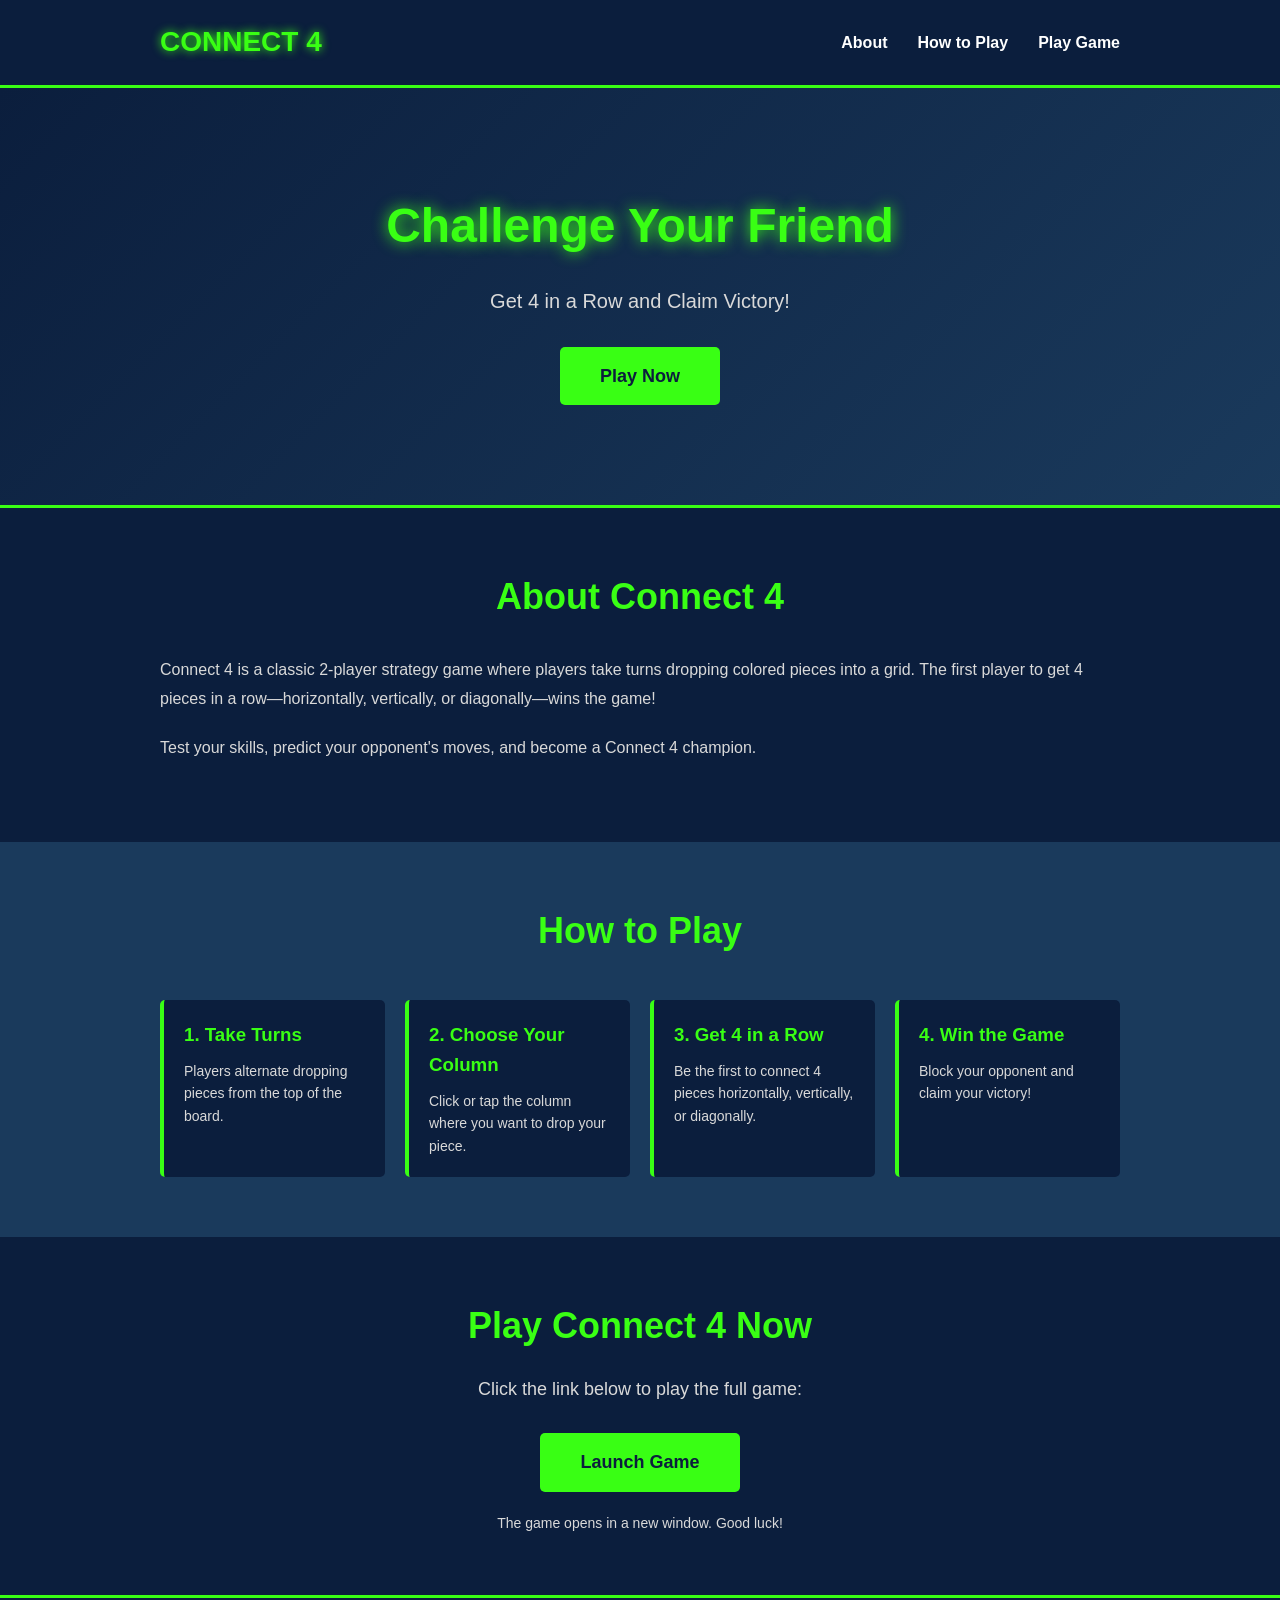
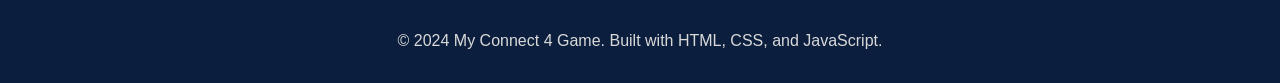
==== ai/index.html @ 0eb97f85 "Update index.html" ====
<html>
<head>
    <meta charset="UTF-8">
    <meta name="viewport" content="width=device-width, initial-scale=1.0">
    <title>Connect 4 - The Ultimate Game</title>
    <link rel="stylesheet" href="style.css">
</head>
<body>
    <!-- HEADER / NAVIGATION -->
    <header class="navbar">
        <div class="navbar-content">
            <h1 class="logo">CONNECT 4</h1>
            <nav class="nav-links">
                <a href="#about">About</a>
                <a href="#how-to-play">How to Play</a>
                <a href="#game">Play Game</a>
            </nav>
        </div>
    </header>

    <!-- HERO BANNER -->
    <section class="hero">
        <div class="hero-content">
            <h2>Challenge Your Friend</h2>
            <p>Get 4 in a Row and Claim Victory!</p>
            <a href="#game" class="btn-primary">Play Now</a>
        </div>
    </section>

    <!-- ABOUT THE GAME -->
    <section id="about" class="about">
        <div class="container">
            <h2>About Connect 4</h2>
            <p>Connect 4 is a classic 2-player strategy game where players take turns dropping colored pieces into a grid. The first player to get 4 pieces in a row—horizontally, vertically, or diagonally—wins the game!</p>
            <p>Test your skills, predict your opponent's moves, and become a Connect 4 champion.</p>
        </div>
    </section>

    <!-- HOW TO PLAY -->
    <section id="how-to-play" class="how-to-play">
        <div class="container">
            <h2>How to Play</h2>
            <div class="instructions">
                <div class="instruction-card">
                    <h3>1. Take Turns</h3>
                    <p>Players alternate dropping pieces from the top of the board.</p>
                </div>
                <div class="instruction-card">
                    <h3>2. Choose Your Column</h3>
                    <p>Click or tap the column where you want to drop your piece.</p>
                </div>
                <div class="instruction-card">
                    <h3>3. Get 4 in a Row</h3>
                    <p>Be the first to connect 4 pieces horizontally, vertically, or diagonally.</p>
                </div>
                <div class="instruction-card">
                    <h3>4. Win the Game</h3>
                    <p>Block your opponent and claim your victory!</p>
                </div>
            </div>
        </div>
    </section>

    <!-- PLAYABLE GAME -->
    <section id="game" class="game-section">
        <div class="container">
            <h2>Play Connect 4 Now</h2>
            <p class="game-description">Click the link below to play the full game:</p>
            <a href="https://academy.cs.cmu.edu/sharing/azureBee035331/" target="_blank" class="btn-play">
                Launch Game
            </a>
            <p class="game-note">The game opens in a new window. Good luck!</p>
        </div>
    </section>

    <!-- FOOTER -->
    <footer class="footer">
        <p>&copy; 2024 My Connect 4 Game. Built with HTML, CSS, and JavaScript.</p>
    </footer>

</body>
</html>
---- ai/style.css ----
/* ===== GENERAL STYLES ===== */
* {
    margin: 0;
    padding: 0;
    box-sizing: border-box;
}

body {
    font-family: 'Arial', sans-serif;
    background-color: #0B1E3D;
    color: #FFFFFF;
    line-height: 1.6;
}

.container {
    max-width: 1000px;
    margin: 0 auto;
    padding: 0 20px;
}

/* ===== HEADER / NAVBAR ===== */
.navbar {
    background-color: #0B1E3D;
    border-bottom: 3px solid #39FF14;
    position: sticky;
    top: 0;
    z-index: 100;
}

.navbar-content {
    display: flex;
    justify-content: space-between;
    align-items: center;
    max-width: 1000px;
    margin: 0 auto;
    padding: 20px;
}

.logo {
    font-size: 28px;
    font-weight: bold;
    color: #39FF14;
    text-shadow: 0 0 10px #39FF14;
}

.nav-links {
    display: flex;
    gap: 30px;
}

.nav-links a {
    color: #FFFFFF;
    text-decoration: none;
    font-weight: bold;
    transition: color 0.3s ease;
}

.nav-links a:hover {
    color: #39FF14;
    text-shadow: 0 0 5px #39FF14;
}

/* ===== HERO SECTION ===== */
.hero {
    background: linear-gradient(135deg, #0B1E3D 0%, #1a3a5c 100%);
    padding: 100px 20px;
    text-align: center;
    border-bottom: 3px solid #39FF14;
}

.hero-content h2 {
    font-size: 48px;
    margin-bottom: 20px;
    color: #39FF14;
    text-shadow: 0 0 15px #39FF14;
}

.hero-content p {
    font-size: 20px;
    margin-bottom: 30px;
    color: #D9D9D9;
}

/* ===== BUTTONS ===== */
.btn-primary,
.btn-play {
    display: inline-block;
    background-color: #39FF14;
    color: #0B1E3D;
    padding: 15px 40px;
    font-size: 18px;
    font-weight: bold;
    text-decoration: none;
    border-radius: 5px;
    transition: all 0.3s ease;
    border: none;
    cursor: pointer;
}

.btn-primary:hover,
.btn-play:hover {
    background-color: #D9D9D9;
    transform: scale(1.05);
    box-shadow: 0 0 20px #39FF14;
}

/* ===== ABOUT SECTION ===== */
.about {
    padding: 60px 20px;
    background-color: #0B1E3D;
}

.about h2 {
    font-size: 36px;
    margin-bottom: 30px;
    color: #39FF14;
    text-align: center;
}

.about p {
    font-size: 16px;
    margin-bottom: 20px;
    color: #D9D9D9;
    line-height: 1.8;
}

/* ===== HOW TO PLAY SECTION ===== */
.how-to-play {
    padding: 60px 20px;
    background-color: #1a3a5c;
}

.how-to-play h2 {
    font-size: 36px;
    margin-bottom: 40px;
    color: #39FF14;
    text-align: center;
}

.instructions {
    display: grid;
    grid-template-columns: repeat(auto-fit, minmax(200px, 1fr));
    gap: 20px;
}

.instruction-card {
    background-color: #0B1E3D;
    padding: 20px;
    border-left: 4px solid #39FF14;
    border-radius: 5px;
    transition: transform 0.3s ease;
}

.instruction-card:hover {
    transform: translateY(-5px);
    box-shadow: 0 0 15px rgba(57, 255, 20, 0.3);
}

.instruction-card h3 {
    color: #39FF14;
    margin-bottom: 10px;
}

.instruction-card p {
    color: #D9D9D9;
    font-size: 14px;
}

/* ===== GAME SECTION ===== */
.game-section {
    padding: 60px 20px;
    background-color: #0B1E3D;
    text-align: center;
}

.game-section h2 {
    font-size: 36px;
    margin-bottom: 20px;
    color: #39FF14;
}

.game-description {
    font-size: 18px;
    margin-bottom: 30px;
    color: #D9D9D9;
}

.game-note {
    font-size: 14px;
    color: #D9D9D9;
    margin-top: 20px;
}

/* ===== FOOTER ===== */
.footer {
    background-color: #0B1E3D;
    border-top: 3px solid #39FF14;
    padding: 30px 20px;
    text-align: center;
    color: #D9D9D9;
}

/* ===== RESPONSIVE DESIGN (Mobile) ===== */
@media (max-width: 768px) {
    .navbar-content {
        flex-direction: column;
        gap: 20px;
    }

    .nav-links {
        flex-direction: column;
        gap: 15px;
        text-align: center;
    }

    .hero-content h2 {
        font-size: 36px;
    }

    .hero-content p {
        font-size: 16px;
    }

    .about h2,
    .how-to-play h2,
    .game-section h2 {
        font-size: 28px;
    }

    .instructions {
        grid-template-columns: 1fr;
    }
}
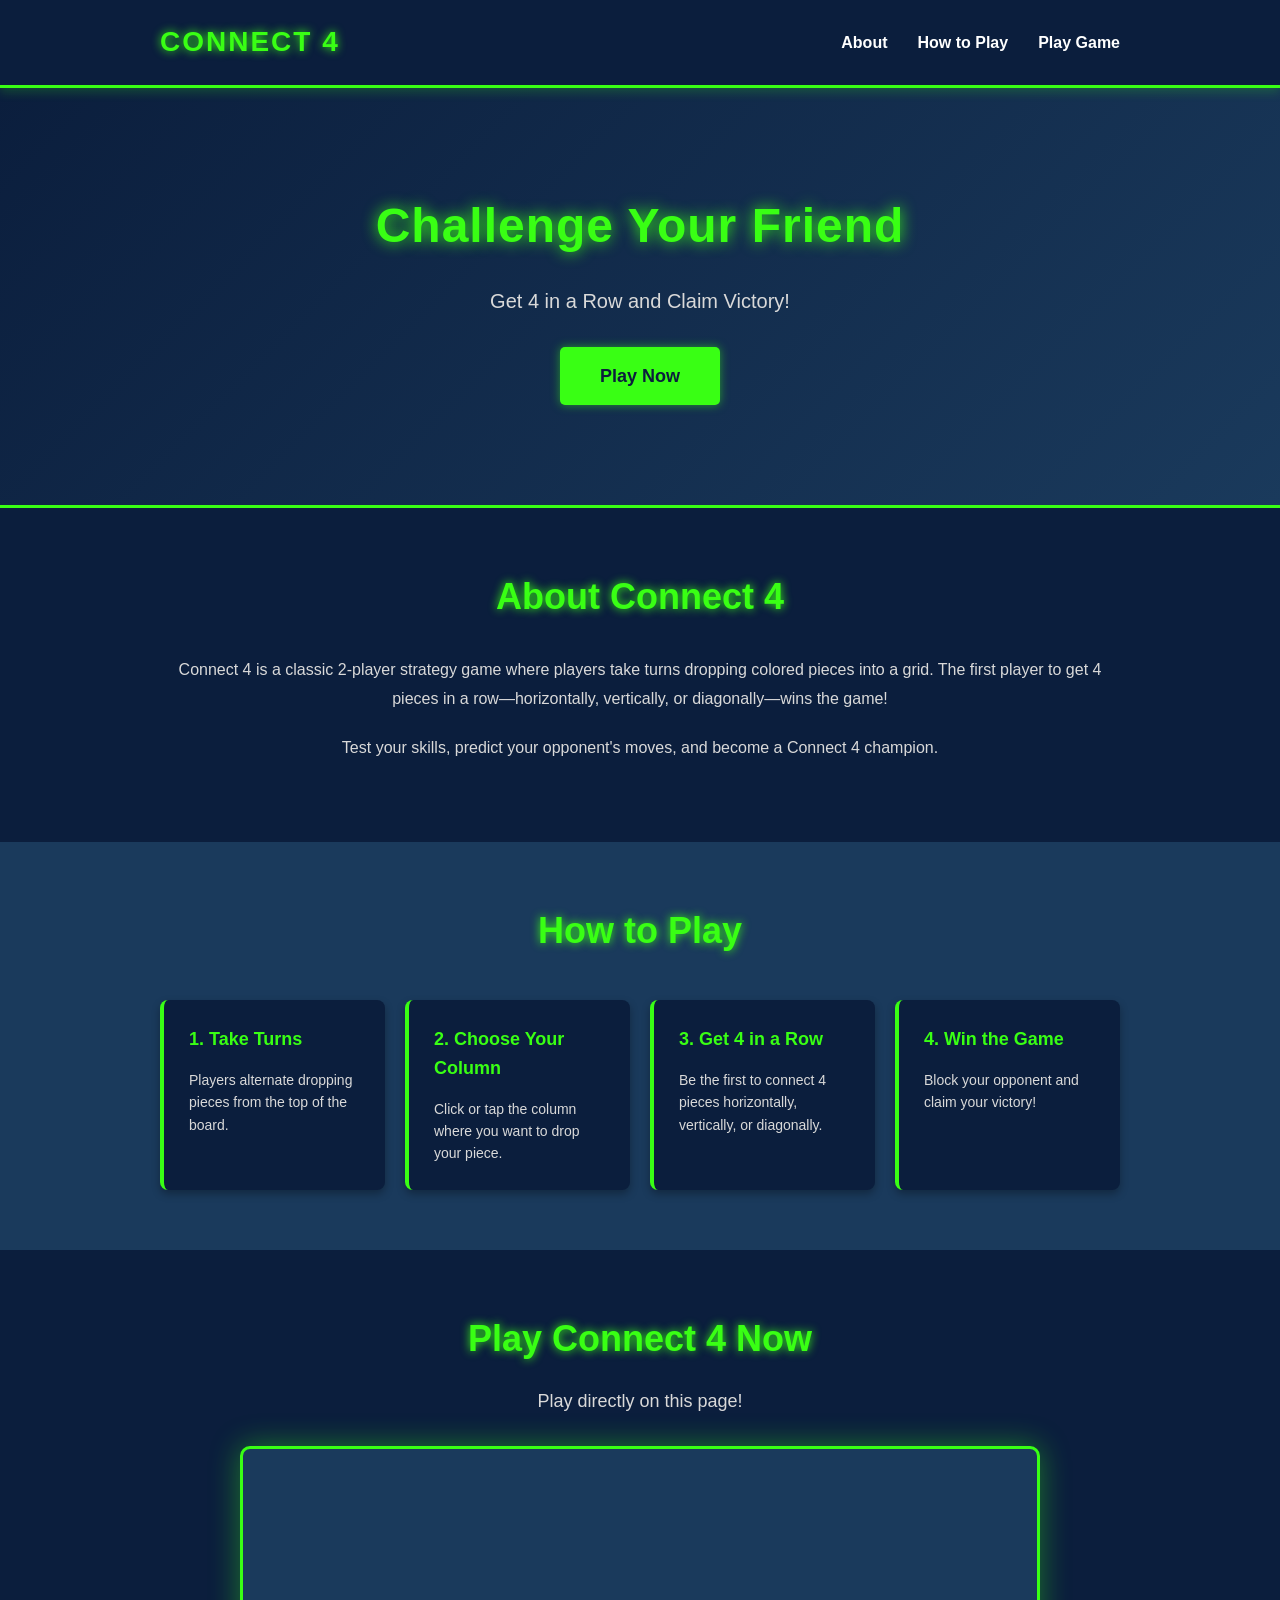
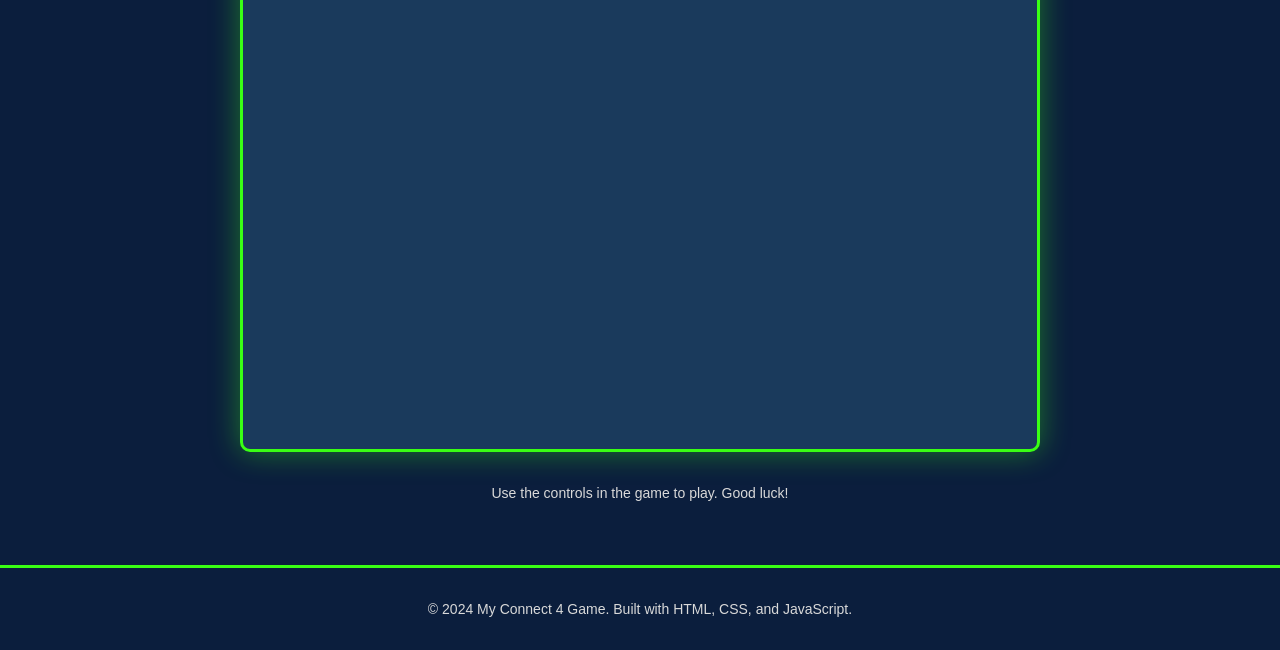
==== commit 883f40c9: "d" ====
--- a/ai/index.html
+++ b/ai/index.html
@@ -1,4 +1,5 @@
-<html>
+<!DOCTYPE html>
+<html lang="en">
 <head>
     <meta charset="UTF-8">
     <meta name="viewport" content="width=device-width, initial-scale=1.0">
@@ -65,11 +66,20 @@
     <section id="game" class="game-section">
         <div class="container">
             <h2>Play Connect 4 Now</h2>
-            <p class="game-description">Click the link below to play the full game:</p>
-            <a href="https://academy.cs.cmu.edu/sharing/azureBee035331/" target="_blank" class="btn-play">
-                Launch Game
-            </a>
-            <p class="game-note">The game opens in a new window. Good luck!</p>
+            <p class="game-description">Play directly on this page!</p>
+            
+            <div class="game-container">
+                <iframe 
+                    src="https://academy.cs.cmu.edu/sharing/azureBee035331/" 
+                    width="100%" 
+                    height="600" 
+                    frameborder="0"
+                    allowfullscreen
+                    title="Connect 4 Game">
+                </iframe>
+            </div>
+            
+            <p class="game-note">Use the controls in the game to play. Good luck!</p>
         </div>
     </section>
 
--- a/ai/style.css
+++ b/ai/style.css
@@ -1,4 +1,4 @@
-/* ===== GENERAL STYLES ===== */
+/* ===== RESET & GENERAL STYLES ===== */
 * {
     margin: 0;
     padding: 0;
@@ -25,6 +25,7 @@
     position: sticky;
     top: 0;
     z-index: 100;
+    box-shadow: 0 4px 10px rgba(57, 255, 20, 0.2);
 }
 
 .navbar-content {
@@ -41,18 +42,21 @@
     font-weight: bold;
     color: #39FF14;
     text-shadow: 0 0 10px #39FF14;
+    letter-spacing: 2px;
 }
 
 .nav-links {
     display: flex;
     gap: 30px;
+    list-style: none;
 }
 
 .nav-links a {
     color: #FFFFFF;
     text-decoration: none;
     font-weight: bold;
-    transition: color 0.3s ease;
+    font-size: 16px;
+    transition: all 0.3s ease;
 }
 
 .nav-links a:hover {
@@ -73,6 +77,7 @@
     margin-bottom: 20px;
     color: #39FF14;
     text-shadow: 0 0 15px #39FF14;
+    letter-spacing: 1px;
 }
 
 .hero-content p {
@@ -82,8 +87,7 @@
 }
 
 /* ===== BUTTONS ===== */
-.btn-primary,
-.btn-play {
+.btn-primary {
     display: inline-block;
     background-color: #39FF14;
     color: #0B1E3D;
@@ -95,10 +99,10 @@
     transition: all 0.3s ease;
     border: none;
     cursor: pointer;
-}
-
-.btn-primary:hover,
-.btn-play:hover {
+    box-shadow: 0 0 10px rgba(57, 255, 20, 0.5);
+}
+
+.btn-primary:hover {
     background-color: #D9D9D9;
     transform: scale(1.05);
     box-shadow: 0 0 20px #39FF14;
@@ -115,6 +119,7 @@
     margin-bottom: 30px;
     color: #39FF14;
     text-align: center;
+    text-shadow: 0 0 10px #39FF14;
 }
 
 .about p {
@@ -122,6 +127,7 @@
     margin-bottom: 20px;
     color: #D9D9D9;
     line-height: 1.8;
+    text-align: center;
 }
 
 /* ===== HOW TO PLAY SECTION ===== */
@@ -135,6 +141,7 @@
     margin-bottom: 40px;
     color: #39FF14;
     text-align: center;
+    text-shadow: 0 0 10px #39FF14;
 }
 
 .instructions {
@@ -145,50 +152,75 @@
 
 .instruction-card {
     background-color: #0B1E3D;
-    padding: 20px;
+    padding: 25px;
     border-left: 4px solid #39FF14;
-    border-radius: 5px;
-    transition: transform 0.3s ease;
+    border-radius: 8px;
+    transition: all 0.3s ease;
+    box-shadow: 0 4px 8px rgba(0, 0, 0, 0.3);
 }
 
 .instruction-card:hover {
-    transform: translateY(-5px);
-    box-shadow: 0 0 15px rgba(57, 255, 20, 0.3);
+    transform: translateY(-10px);
+    box-shadow: 0 8px 20px rgba(57, 255, 20, 0.3);
+    border-left: 4px solid #D9D9D9;
 }
 
 .instruction-card h3 {
     color: #39FF14;
-    margin-bottom: 10px;
+    margin-bottom: 15px;
+    font-size: 18px;
 }
 
 .instruction-card p {
     color: #D9D9D9;
     font-size: 14px;
+    line-height: 1.6;
 }
 
 /* ===== GAME SECTION ===== */
 .game-section {
     padding: 60px 20px;
     background-color: #0B1E3D;
-    text-align: center;
 }
 
 .game-section h2 {
     font-size: 36px;
     margin-bottom: 20px;
     color: #39FF14;
+    text-align: center;
+    text-shadow: 0 0 10px #39FF14;
 }
 
 .game-description {
     font-size: 18px;
     margin-bottom: 30px;
     color: #D9D9D9;
+    text-align: center;
+}
+
+/* ===== GAME CONTAINER ===== */
+.game-container {
+    margin: 30px auto;
+    border: 3px solid #39FF14;
+    border-radius: 10px;
+    overflow: hidden;
+    box-shadow: 0 0 30px rgba(57, 255, 20, 0.4);
+    background-color: #1a3a5c;
+    max-width: 800px;
+}
+
+.game-container iframe {
+    display: block;
+    width: 100%;
+    height: 600px;
+    border: none;
 }
 
 .game-note {
     font-size: 14px;
     color: #D9D9D9;
     margin-top: 20px;
+    text-align: center;
 }
 
 /* ===== FOOTER ===== */
@@ -198,9 +230,10 @@
     padding: 30px 20px;
     text-align: center;
     color: #D9D9D9;
-}
-
-/* ===== RESPONSIVE DESIGN (Mobile) ===== */
+    font-size: 14px;
+}
+
+/* ===== RESPONSIVE DESIGN (TABLET) ===== */
 @media (max-width: 768px) {
     .navbar-content {
         flex-direction: column;
@@ -230,4 +263,56 @@
     .instructions {
         grid-template-columns: 1fr;
     }
-}
+
+    .game-container iframe {
+        height: 500px;
+    }
+}
+
+/* ===== RESPONSIVE DESIGN (MOBILE) ===== */
+@media (max-width: 480px) {
+    .logo {
+        font-size: 22px;
+    }
+
+    .nav-links {
+        gap: 10px;
+        font-size: 14px;
+    }
+
+    .hero {
+        padding: 60px 20px;
+    }
+
+    .hero-content h2 {
+        font-size: 28px;
+    }
+
+    .hero-content p {
+        font-size: 14px;
+    }
+
+    .btn-primary {
+        padding: 12px 30px;
+        font-size: 16px;
+    }
+
+    .about h2,
+    .how-to-play h2,
+    .game-section h2 {
+        font-size: 22px;
+    }
+
+    .about p,
+    .game-description {
+        font-size: 14px;
+    }
+
+    .instruction-card {
+        padding: 20px;
+    }
+
+    .game-container iframe {
+        height: 400px;
+    }
+}
